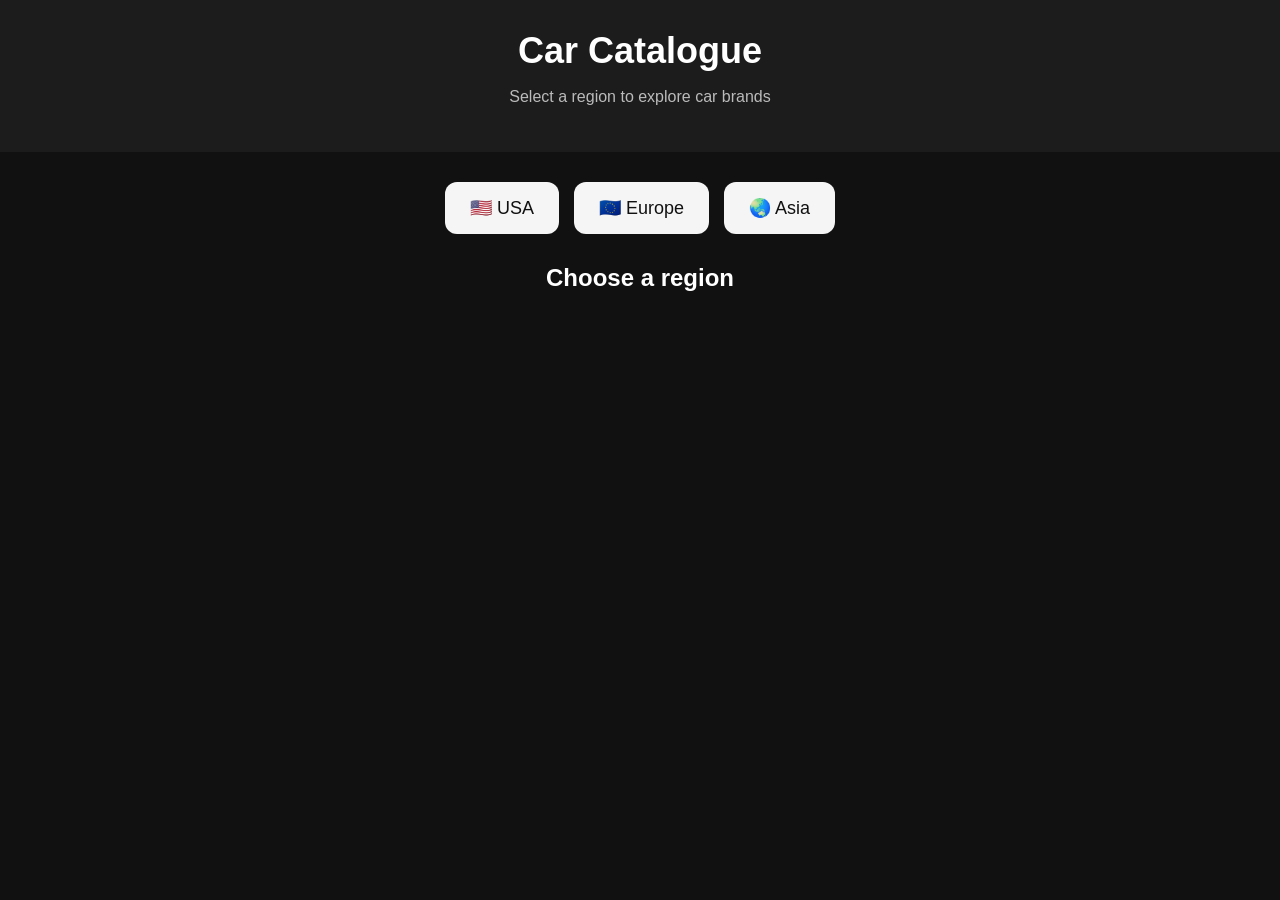
==== index.html @ 3df97d4c "Add files via upload" ====
<!DOCTYPE html>
<html lang="en">
<head>
  <meta charset="UTF-8" />
  <meta name="viewport" content="width=device-width, initial-scale=1.0" />
  <title>Car Catalogue</title>

  <!-- Favicon -->
    <link rel="icon" type="image/png" href="images/favicon.png">
    <link rel="shortcut icon" href="images/favicon.png">
  <link rel="stylesheet" href="style.css " />
</head>
<body>

  <header>
    <h1>Car Catalogue</h1>
    <p>Select a region to explore car brands</p>
  </header>

  <main>
    <section class="regions">
      <button onclick="showBrands('USA')">🇺🇸 USA</button>
      <button onclick="showBrands('Europe')">🇪🇺 Europe</button>
      <button onclick="showBrands('Asia')">🌏 Asia</button>
    </section>

    <section>
      <h2 id="section-title">Choose a region</h2>
      <div id="brands-container" class="grid"></div>
    </section>

    <section>
      <h2 id="cars-title"></h2>
      <div id="cars-container" class="grid"></div>
    </section>
  </main>

   <!-- Mustang Sound -->
<audio id="mustangSound" src="sounds/mustang.mp3"></audio>

<script src="script.js"></script>

</body>
</html>
---- style.css ----
* {
  box-sizing: border-box;
  font-family: Arial, sans-serif;
}

body {
  margin: 0;
  background: #111;
  color: white;
}

header {
  text-align: center;
  padding: 30px 15px;
  background: #1c1c1c;
}

header h1 {
  margin: 0;
  font-size: 36px;
}

header p {
  color: #bbb;
}

main {
  width: 90%;
  max-width: 1100px;
  margin: auto;
}

.regions {
  display: flex;
  justify-content: center;
  gap: 15px;
  margin: 30px 0;
  flex-wrap: wrap;
}

button {
  padding: 15px 25px;
  border: none;
  border-radius: 12px;
  background: #f5f5f5;
  color: #111;
  font-size: 18px;
  cursor: pointer;
  transition: 0.2s;
}

button:hover {
  transform: scale(1.05);
  background: #ddd;
}

h2 {
  margin-top: 30px;
  text-align: center;
}

.grid {
  display: grid;
  grid-template-columns: repeat(auto-fit, minmax(160px, 1fr));
  gap: 20px;
  margin: 25px 0;
}

.card {
  background: #1f1f1f;
  border-radius: 16px;
  padding: 20px;
  text-align: center;
  cursor: pointer;
  transition: 0.2s;
  border: 1px solid #333;
}

.card:hover {
  transform: translateY(-5px);
  border-color: white;
}

.logo {
  font-size: 45px;
  margin-bottom: 10px;
}

.car-card {
  background: #222;
  border-radius: 16px;
  overflow: hidden;
  border: 1px solid #333;
}

.car-image {
  position: relative;
  height: 250px;
  background: #111;
  display: flex;
  align-items: center;
  justify-content: center;
  overflow: hidden;
}

.car-image img {
  max-width: 95%;
  max-height: 95%;
  object-fit: contain;
  display: block;
}

.sound-indicator {
  position: absolute;
  bottom: 10px;
  right: 10px;
  background: rgba(0,0,0,0.75);
  color: white;
  padding: 6px 12px;
  border-radius: 20px;
  font-size: 12px;
  font-weight: bold;
  pointer-events: none;
}

.car-info {
  padding: 15px;
}

.car-info h3 {
  margin: 0 0 10px;
}

.car-info p {
  color: #bbb;
  margin: 5px 0;
}

.brand-logo {
  width: 80px;
  height: 80px;
  object-fit: contain;
  margin-bottom: 10px;
}
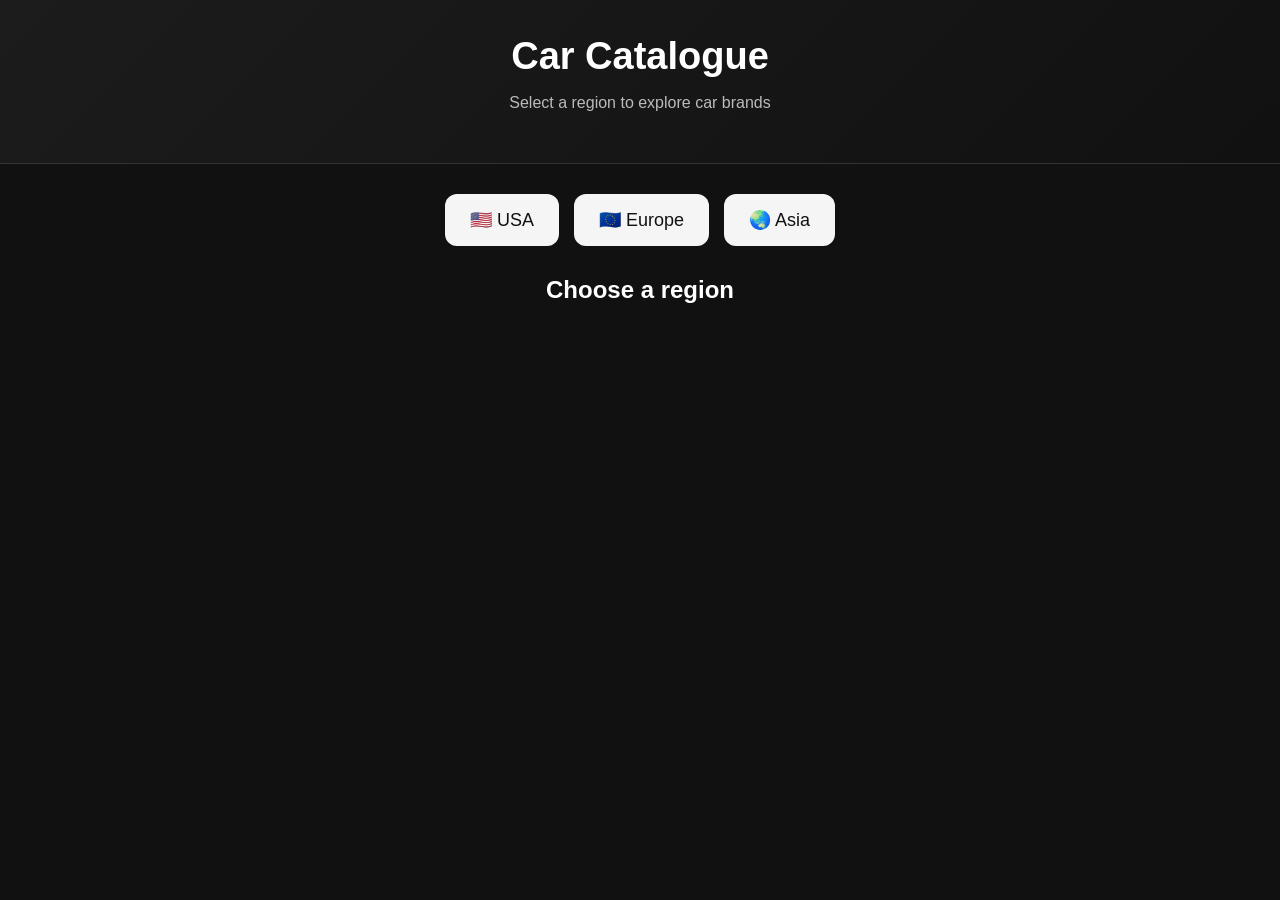
==== commit 0ad3d340: "update car cards" ====
--- a/index.html
+++ b/index.html
@@ -8,8 +8,29 @@
   <!-- Favicon -->
     <link rel="icon" type="image/png" href="images/favicon.png">
     <link rel="shortcut icon" href="images/favicon.png">
-  <link rel="stylesheet" href="style.css " />
+  <link rel="stylesheet" href="style.css "/>
 </head>
+<div id="carModal" class="modal">
+
+  <div class="modal-content">
+
+    <span class="close-modal">&times;</span>
+
+    <img id="modalImage">
+
+    <h2 id="modalName"></h2>
+
+    <p id="modalPower"></p>
+    <p id="modalSize"></p>
+    <p id="modalPrice"></p>
+
+    <button id="playSoundBtn">
+      Play Engine Sound
+    </button>
+
+  </div>
+
+</div>
 <body>
 
   <header>
@@ -37,6 +58,8 @@
 
    <!-- Mustang Sound -->
 <audio id="mustangSound" src="sounds/mustang.mp3"></audio>
+<audio id="blazerSound" src="sounds/blazer.mp3"></audio>
+
 
 <script src="script.js"></script>
 
--- a/style.css
+++ b/style.css
@@ -1,3 +1,7 @@
+html {
+  overflow-y: scroll;
+}
+
 * {
   box-sizing: border-box;
   font-family: Arial, sans-serif;
@@ -5,19 +9,21 @@
 
 body {
   margin: 0;
+  min-height: 100vh;
   background: #111;
   color: white;
 }
 
 header {
   text-align: center;
-  padding: 30px 15px;
-  background: #1c1c1c;
+  padding: 35px 15px;
+  background: linear-gradient(135deg, #1c1c1c, #111);
+  border-bottom: 1px solid #333;
 }
 
 header h1 {
   margin: 0;
-  font-size: 36px;
+  font-size: 38px;
 }
 
 header p {
@@ -46,56 +52,92 @@
   color: #111;
   font-size: 18px;
   cursor: pointer;
-  transition: 0.2s;
+  transition: 0.25s ease;
 }
 
 button:hover {
-  transform: scale(1.05);
+  transform: translateY(-3px);
   background: #ddd;
 }
 
 h2 {
-  margin-top: 30px;
+  margin-top: 28px;
   text-align: center;
 }
 
 .grid {
   display: grid;
-  grid-template-columns: repeat(auto-fit, minmax(160px, 1fr));
-  gap: 20px;
+  grid-template-columns: repeat(auto-fit, minmax(260px, 1fr));
+  gap: 18px;
   margin: 25px 0;
+  align-items: start;
+}
+
+.card,
+.car-card {
+  animation: fadeUp 0.35s ease forwards;
 }
 
 .card {
   background: #1f1f1f;
   border-radius: 16px;
-  padding: 20px;
+  padding: 22px;
   text-align: center;
   cursor: pointer;
-  transition: 0.2s;
+  transition: 0.25s ease;
   border: 1px solid #333;
 }
 
 .card:hover {
   transform: translateY(-5px);
   border-color: white;
-}
-
-.logo {
-  font-size: 45px;
+  box-shadow: 0 0 18px rgba(255,255,255,0.08);
+}
+
+.brand-logo {
+  width: 80px;
+  height: 80px;
+  object-fit: contain;
   margin-bottom: 10px;
 }
 
 .car-card {
+  position: relative;
   background: #222;
-  border-radius: 16px;
+  border-radius: 18px;
   overflow: hidden;
   border: 1px solid #333;
+  cursor: pointer;
+  transition: 0.3s ease;
+}
+
+.car-card:hover {
+  transform: translateY(-6px) scale(1.01);
+  border-color: #777;
+  box-shadow: 0 0 22px rgba(255,255,255,0.14);
+}
+
+.car-card::after {
+  content: "Click for engine sound";
+  position: absolute;
+  top: 12px;
+  right: 12px;
+  background: rgba(0,0,0,0.78);
+  color: white;
+  padding: 6px 10px;
+  border-radius: 12px;
+  font-size: 12px;
+  opacity: 0;
+  transition: 0.3s ease;
+  pointer-events: none;
+}
+
+.car-card:hover::after {
+  opacity: 1;
 }
 
 .car-image {
-  position: relative;
-  height: 250px;
+  height: 300px;
   background: #111;
   display: flex;
   align-items: center;
@@ -104,41 +146,157 @@
 }
 
 .car-image img {
-  max-width: 95%;
-  max-height: 95%;
+  max-width: 100%;
+  max-height: 100%;
+  width: auto;
+  height: auto;
+
   object-fit: contain;
+  object-position: center;
+
+  padding: 12px;
   display: block;
-}
-
-.sound-indicator {
+
+  opacity: 0;
+  transform: translateY(15px) scale(0.97);
+
+  transition:
+    opacity 0.8s ease,
+    transform 0.8s ease;
+}
+
+.car-image img.loaded {
+  opacity: 1;
+  transform: translateY(0) scale(1);
+}
+
+.car-image {
+  position: relative;
+  overflow: hidden;
+}
+
+.car-image::before {
+  content: "";
   position: absolute;
-  bottom: 10px;
-  right: 10px;
-  background: rgba(0,0,0,0.75);
-  color: white;
-  padding: 6px 12px;
+  inset: 0;
+
+  background: linear-gradient(
+    90deg,
+    transparent,
+    rgba(255,255,255,0.08),
+    transparent
+  );
+
+  transform: translateX(-100%);
+  animation: shimmer 1.5s infinite;
+}
+
+@keyframes shimmer {
+  100% {
+    transform: translateX(100%);
+  }
+}
+
+.car-info {
+  padding: 18px;
+}
+
+.car-info h3 {
+  margin: 0 0 12px;
+  font-size: 21px;
+}
+
+.car-info p {
+  color: #ddd;
+  margin: 8px 0;
+  font-size: 16px;
+}
+
+@keyframes fadeUp {
+  from {
+    opacity: 0;
+    transform: translateY(14px);
+  }
+
+  to {
+    opacity: 1;
+    transform: translateY(0);
+  }
+}
+
+@media (max-width: 768px) {
+  main {
+    width: 92%;
+  }
+
+  .grid {
+    grid-template-columns: 1fr;
+    gap: 16px;
+  }
+
+  .car-image {
+    height: 250px;
+  }
+
+  button {
+    width: 100%;
+    max-width: 220px;
+  }
+}
+
+.modal {
+  display: none;
+
+  position: fixed;
+  inset: 0;
+
+  background: rgba(0,0,0,0.85);
+
+  z-index: 9999;
+
+  justify-content: center;
+  align-items: center;
+}
+
+.modal-content {
+  background: #222;
+
+  width: 90%;
+  max-width: 900px;
+
   border-radius: 20px;
-  font-size: 12px;
-  font-weight: bold;
-  pointer-events: none;
-}
-
-.car-info {
-  padding: 15px;
-}
-
-.car-info h3 {
-  margin: 0 0 10px;
-}
-
-.car-info p {
-  color: #bbb;
-  margin: 5px 0;
-}
-
-.brand-logo {
-  width: 80px;
-  height: 80px;
+
+  padding: 20px;
+
+  text-align: center;
+
+  animation: zoomIn 0.3s ease;
+}
+
+.modal-content img {
+  width: 100%;
+  max-height: 500px;
+
   object-fit: contain;
-  margin-bottom: 10px;
-}+}
+
+.close-modal {
+  float: right;
+
+  font-size: 35px;
+
+  cursor: pointer;
+}
+
+@keyframes zoomIn {
+  from {
+    opacity: 0;
+    transform: scale(.8);
+  }
+
+  to {
+    opacity: 1;
+    transform: scale(1);
+  }
+}
+
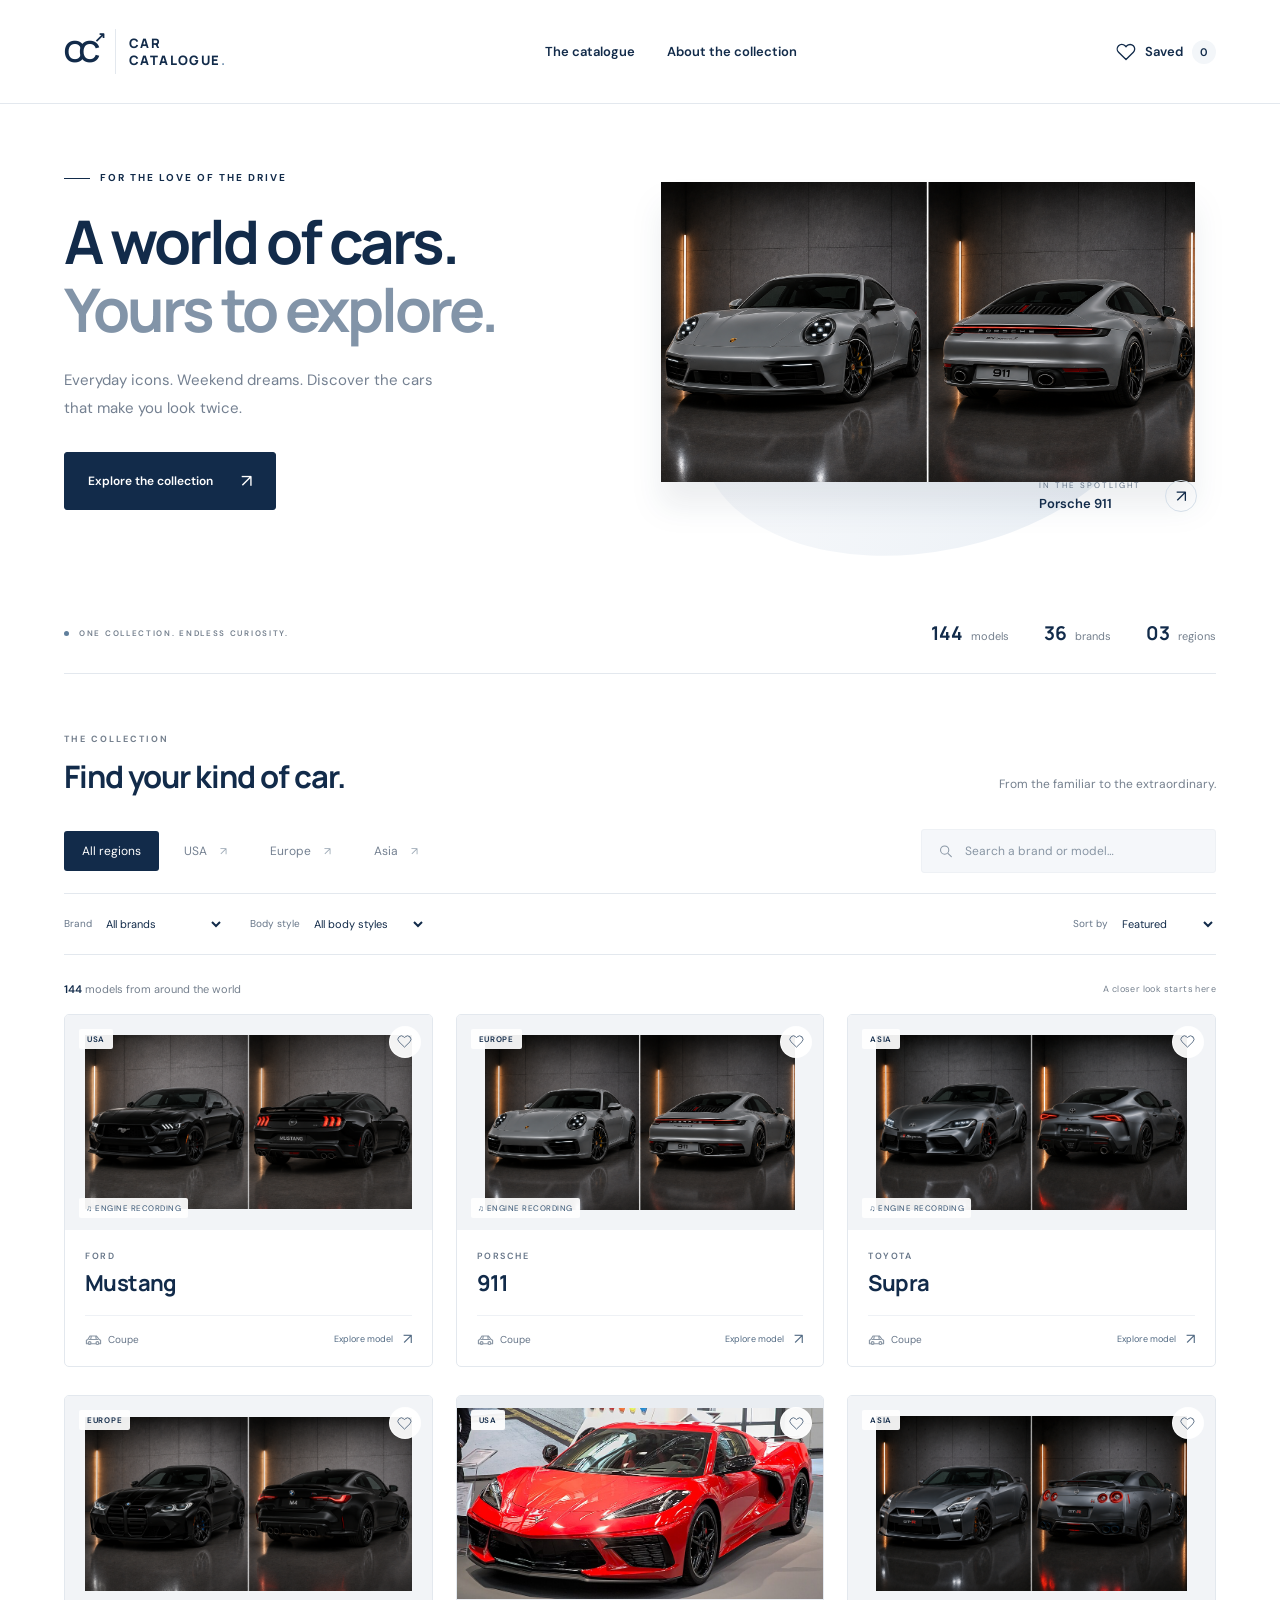
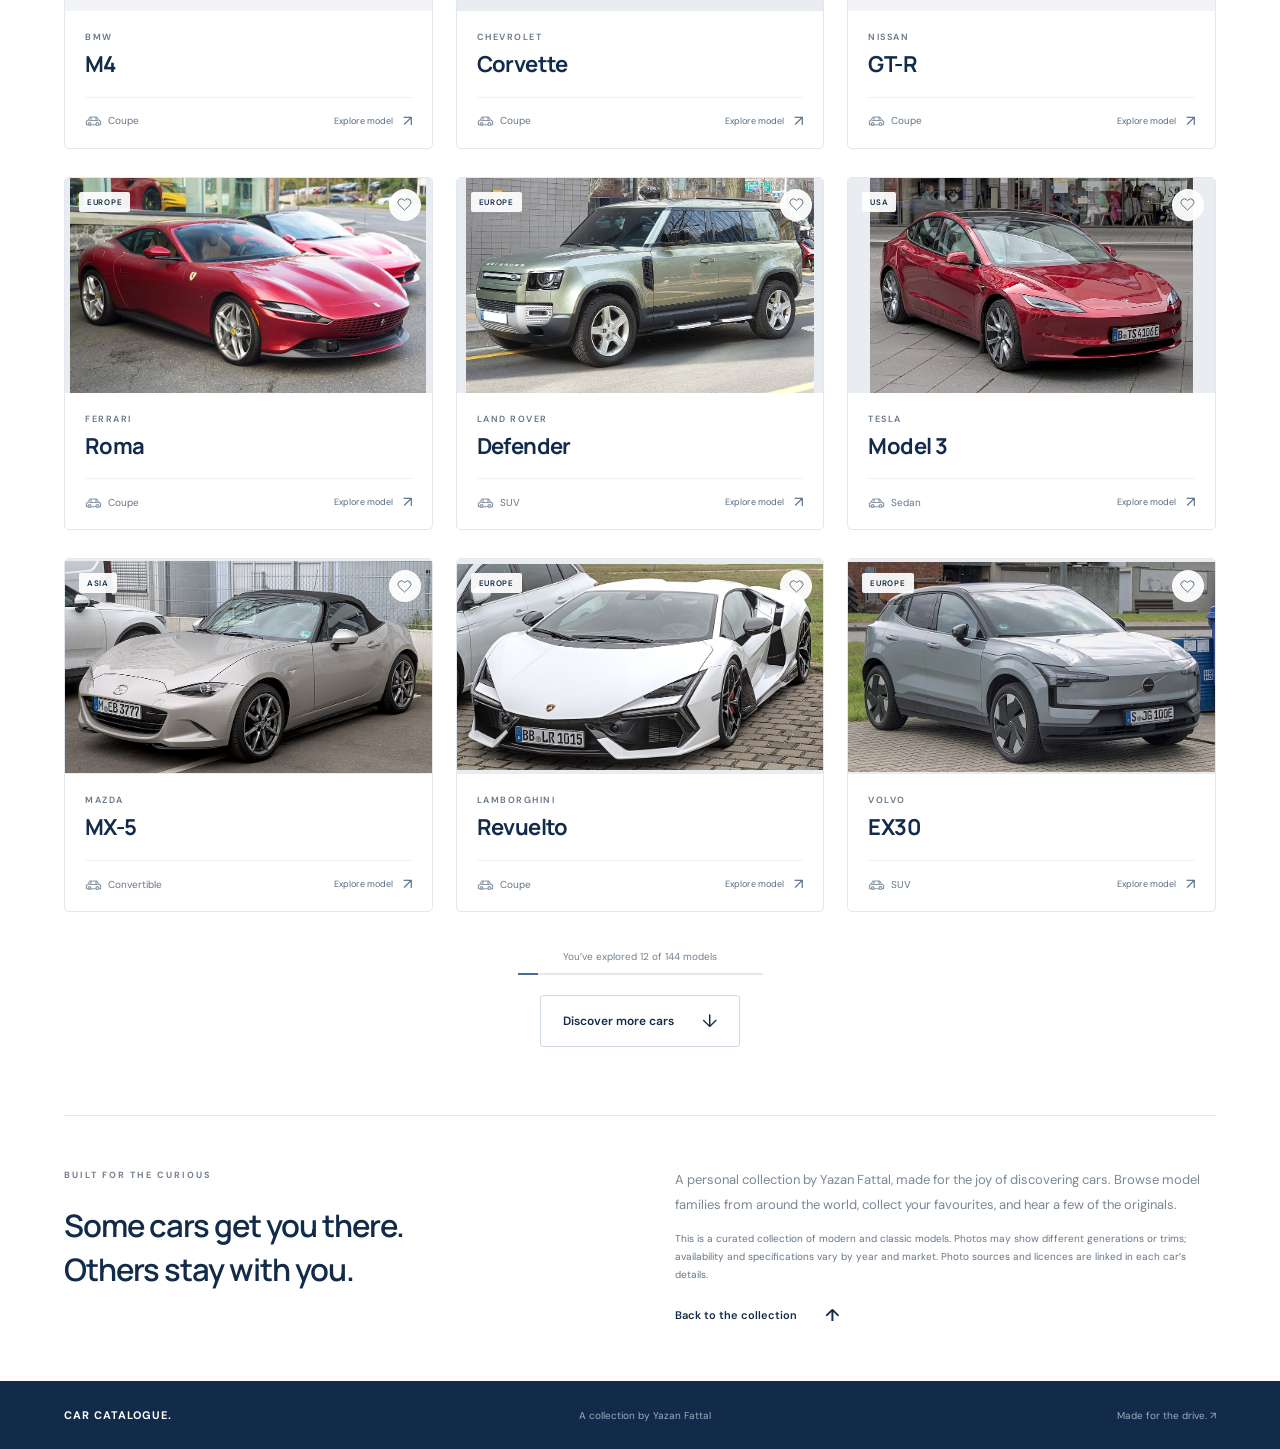
==== commit a3c34fd1: "Restyle catalogue in white and navy and expand to 144 models" ====
--- a/index.html
+++ b/index.html
@@ -1,67 +1,263 @@
-<!DOCTYPE html>
-<html lang="en">
-<head>
-  <meta charset="UTF-8" />
-  <meta name="viewport" content="width=device-width, initial-scale=1.0" />
-  <title>Car Catalogue</title>
-
-  <!-- Favicon -->
-    <link rel="icon" type="image/png" href="images/favicon.png">
-    <link rel="shortcut icon" href="images/favicon.png">
-  <link rel="stylesheet" href="style.css "/>
-</head>
-<div id="carModal" class="modal">
-
-  <div class="modal-content">
-
-    <span class="close-modal">&times;</span>
-
-    <img id="modalImage">
-
-    <h2 id="modalName"></h2>
-
-    <p id="modalPower"></p>
-    <p id="modalSize"></p>
-    <p id="modalPrice"></p>
-
-    <button id="playSoundBtn">
-      Play Engine Sound
-    </button>
-
-  </div>
-
-</div>
-<body>
-
-  <header>
-    <h1>Car Catalogue</h1>
-    <p>Select a region to explore car brands</p>
-  </header>
-
-  <main>
-    <section class="regions">
-      <button onclick="showBrands('USA')">🇺🇸 USA</button>
-      <button onclick="showBrands('Europe')">🇪🇺 Europe</button>
-      <button onclick="showBrands('Asia')">🌏 Asia</button>
-    </section>
-
-    <section>
-      <h2 id="section-title">Choose a region</h2>
-      <div id="brands-container" class="grid"></div>
-    </section>
-
-    <section>
-      <h2 id="cars-title"></h2>
-      <div id="cars-container" class="grid"></div>
-    </section>
-  </main>
-
-   <!-- Mustang Sound -->
-<audio id="mustangSound" src="sounds/mustang.mp3"></audio>
-<audio id="blazerSound" src="sounds/blazer.mp3"></audio>
-
-
-<script src="script.js"></script>
-
-</body>
-</html>+<!doctype html>
+<html lang="en">
+  <head>
+    <meta charset="utf-8" />
+    <meta name="viewport" content="width=device-width, initial-scale=1" />
+    <meta name="theme-color" content="#122b4a" />
+    <meta
+      name="description"
+      content="A world of cars, in one collection. Explore 144 models from 36 brands, save your favourites and discover the details."
+    />
+    <title>Car Catalogue — A world of cars.</title>
+    <link rel="icon" href="images/favicon.png" />
+    <link rel="stylesheet" href="style.css" />
+    <script src="data.js" defer></script>
+    <script src="script.js" defer></script>
+  </head>
+  <body>
+    <a class="skip-link" href="#catalogue">Skip to catalogue</a>
+    <header class="site-header">
+      <a class="wordmark" href="#" aria-label="Car Catalogue home"
+        ><span class="monogram">CC<span>↗</span></span
+        ><span>CAR<br />CATALOGUE<span class="wordmark-dot">.</span></span></a
+      >
+      <nav aria-label="Main navigation">
+        <a class="nav-link" href="#catalogue">The catalogue</a
+        ><a class="nav-link" href="#about">About the collection</a>
+      </nav>
+      <button class="saved-button" id="saved-toggle" aria-pressed="false">
+        <svg viewBox="0 0 24 24" aria-hidden="true">
+          <path
+            d="M20.8 4.6a5.5 5.5 0 0 0-7.8 0L12 5.7l-1.1-1.1a5.5 5.5 0 0 0-7.8 7.8L12 21l8.8-8.6a5.5 5.5 0 0 0 0-7.8Z"
+          /></svg
+        ><span>Saved</span><span id="saved-count" class="saved-count">0</span>
+      </button>
+    </header>
+    <main>
+      <section class="hero" aria-labelledby="hero-title">
+        <div class="hero-copy">
+          <p class="eyebrow">
+            <span class="tiny-line"></span> FOR THE LOVE OF THE DRIVE
+          </p>
+          <h1 id="hero-title">
+            A world of cars.<br /><span>Yours to explore.</span>
+          </h1>
+          <p class="hero-description">
+            Everyday icons. Weekend dreams. Discover the cars<br
+              class="desktop-break"
+            />
+            that make you look twice.
+          </p>
+          <a class="primary-button" href="#catalogue"
+            >Explore the collection <span aria-hidden="true">↗</span></a
+          >
+        </div>
+        <div class="hero-visual">
+          <div class="hero-orbit" aria-hidden="true"></div>
+          <span class="hero-outline" aria-hidden="true">911</span
+          ><img
+            src="images/cars/porsche911.png"
+            alt="Porsche 911 Carrera S"
+            fetchpriority="high"
+          />
+          <div class="hero-caption">
+            <span>IN THE SPOTLIGHT</span><strong>Porsche 911</strong
+            ><a
+              href="#catalogue"
+              id="spotlight-link"
+              aria-label="View Porsche 911 details"
+              >↗</a
+            >
+          </div>
+        </div>
+        <div class="hero-bottom">
+          <p>
+            <span class="status-dot"></span> ONE COLLECTION. ENDLESS CURIOSITY.
+          </p>
+          <div class="collection-stats">
+            <span><strong id="model-count">144</strong> models</span
+            ><span><strong id="brand-count">36</strong> brands</span
+            ><span><strong>03</strong> regions</span>
+          </div>
+        </div>
+      </section>
+      <section
+        class="catalogue"
+        id="catalogue"
+        aria-labelledby="catalogue-title"
+      >
+        <div class="section-heading">
+          <div>
+            <p class="eyebrow">THE COLLECTION</p>
+            <h2 id="catalogue-title">Find your kind of car.</h2>
+          </div>
+          <p>From the familiar to the extraordinary.</p>
+        </div>
+        <div class="discovery-bar">
+          <div class="region-tabs" role="group" aria-label="Filter by region">
+            <button
+              class="region-tab active"
+              data-region="all"
+              aria-pressed="true"
+            >
+              All regions</button
+            ><button class="region-tab" data-region="USA" aria-pressed="false">
+              USA <span>↗</span></button
+            ><button
+              class="region-tab"
+              data-region="Europe"
+              aria-pressed="false"
+            >
+              Europe <span>↗</span></button
+            ><button class="region-tab" data-region="Asia" aria-pressed="false">
+              Asia <span>↗</span>
+            </button>
+          </div>
+          <label class="search-box"
+            ><svg viewBox="0 0 24 24" aria-hidden="true">
+              <circle cx="10.5" cy="10.5" r="6.5" />
+              <path d="m16 16 5 5" /></svg
+            ><input
+              id="search"
+              type="search"
+              placeholder="Search a brand or model…"
+              aria-label="Search a brand or model"
+          /></label>
+        </div>
+        <div class="filter-row">
+          <div class="filter-fields">
+            <label
+              ><span>Brand</span
+              ><select id="brand-filter" aria-label="Filter by brand">
+                <option value="all">All brands</option>
+              </select></label
+            ><label
+              ><span>Body style</span
+              ><select id="body-filter" aria-label="Filter by body style">
+                <option value="all">All body styles</option>
+              </select></label
+            ><button id="reset-filters" class="text-button" hidden>
+              Clear filters <span aria-hidden="true">×</span>
+            </button>
+          </div>
+          <label class="sort-label"
+            ><span>Sort by</span
+            ><select id="sort" aria-label="Sort cars">
+              <option value="featured">Featured</option>
+              <option value="az">Brand: A–Z</option>
+              <option value="za">Brand: Z–A</option>
+              <option value="model">Model: A–Z</option>
+            </select></label
+          >
+        </div>
+        <div class="results-line">
+          <p id="results-count" role="status" aria-live="polite"></p>
+          <span id="view-label">A closer look starts here</span>
+        </div>
+        <div id="cars-container" class="car-grid"></div>
+        <div id="empty-state" class="empty-state" hidden>
+          <span aria-hidden="true">↗</span>
+          <h3>No cars found. Keep exploring.</h3>
+          <p>Try another model, brand or body style.</p>
+          <button class="primary-button" id="empty-reset">
+            Reset your filters
+          </button>
+        </div>
+        <div class="load-more-wrap">
+          <p id="progress-text"></p>
+          <div class="progress-track"><span id="progress-fill"></span></div>
+          <button id="load-more" class="outline-button">
+            Discover more cars <span aria-hidden="true">↓</span>
+          </button>
+        </div>
+      </section>
+      <section class="about" id="about">
+        <div>
+          <p class="eyebrow">BUILT FOR THE CURIOUS</p>
+          <h2>Some cars get you there.<br />Others stay with you.</h2>
+        </div>
+        <div>
+          <p>
+            A personal collection by Yazan Fattal, made for the joy of
+            discovering cars. Browse model families from around the world,
+            collect your favourites, and hear a few of the originals.
+          </p>
+          <p class="small-print">
+            This is a curated collection of modern and classic models. Photos
+            may show different generations or trims; availability and
+            specifications vary by year and market. Photo sources and licences
+            are linked in each car’s details.
+          </p>
+          <a href="#catalogue" class="about-link"
+            >Back to the collection <span aria-hidden="true">↑</span></a
+          >
+        </div>
+      </section>
+    </main>
+    <footer>
+      <a class="footer-brand" href="#">CAR CATALOGUE.</a
+      ><span>A collection by Yazan Fattal</span
+      ><span>Made for the drive. ↗</span>
+    </footer>
+    <dialog id="car-modal" aria-labelledby="modal-name">
+      <button
+        class="modal-close icon-button"
+        id="close-modal"
+        aria-label="Close car details"
+      >
+        ×
+      </button>
+      <div class="modal-photo">
+        <img id="modal-image" alt="" /><button
+          id="photo-prev"
+          class="gallery-button prev"
+          aria-label="Previous car photo"
+          hidden
+        >
+          ‹</button
+        ><button
+          id="photo-next"
+          class="gallery-button next"
+          aria-label="Next car photo"
+          hidden
+        >
+          ›</button
+        ><span id="photo-count" hidden></span>
+      </div>
+      <div class="modal-details">
+        <p id="modal-brand" class="eyebrow"></p>
+        <h2 id="modal-name"></h2>
+        <div id="modal-tags" class="modal-tags"></div>
+        <p class="modal-description">
+          Get to know the model, its history and the details that make it
+          distinctive.
+        </p>
+        <div class="modal-actions">
+          <button id="modal-save" class="outline-button"></button
+          ><button id="play-sound" class="primary-button" hidden>
+            Play engine sound <span aria-hidden="true">♫</span>
+          </button>
+        </div>
+        <p id="audio-status" class="small-print" role="status"></p>
+        <a
+          id="model-source"
+          class="source-link"
+          target="_blank"
+          rel="noopener noreferrer"
+          >Explore the model on Wikipedia ↗</a
+        >
+        <p class="small-print model-note">
+          Model family reference. Photo, engine and trim may differ. Recordings
+          are from the original collection.
+        </p>
+        <div id="photo-credit" class="photo-credit"></div>
+      </div>
+    </dialog>
+    <div id="toast" class="toast" role="status" aria-live="polite"></div>
+    <noscript
+      ><p class="noscript">
+        Please enable JavaScript to browse the car collection.
+      </p></noscript
+    >
+  </body>
+</html>
--- a/style.css
+++ b/style.css
@@ -1,302 +1,1481 @@
-html {
-  overflow-y: scroll;
-}
-
-* {
-  box-sizing: border-box;
-  font-family: Arial, sans-serif;
-}
-
-body {
-  margin: 0;
-  min-height: 100vh;
-  background: #111;
-  color: white;
-}
-
-header {
-  text-align: center;
-  padding: 35px 15px;
-  background: linear-gradient(135deg, #1c1c1c, #111);
-  border-bottom: 1px solid #333;
-}
-
-header h1 {
-  margin: 0;
-  font-size: 38px;
-}
-
-header p {
-  color: #bbb;
-}
-
-main {
-  width: 90%;
-  max-width: 1100px;
-  margin: auto;
-}
-
-.regions {
-  display: flex;
-  justify-content: center;
-  gap: 15px;
-  margin: 30px 0;
-  flex-wrap: wrap;
-}
-
-button {
-  padding: 15px 25px;
-  border: none;
-  border-radius: 12px;
-  background: #f5f5f5;
-  color: #111;
-  font-size: 18px;
-  cursor: pointer;
-  transition: 0.25s ease;
-}
-
-button:hover {
-  transform: translateY(-3px);
-  background: #ddd;
-}
-
-h2 {
-  margin-top: 28px;
-  text-align: center;
-}
-
-.grid {
-  display: grid;
-  grid-template-columns: repeat(auto-fit, minmax(260px, 1fr));
-  gap: 18px;
-  margin: 25px 0;
-  align-items: start;
-}
-
-.card,
-.car-card {
-  animation: fadeUp 0.35s ease forwards;
-}
-
-.card {
-  background: #1f1f1f;
-  border-radius: 16px;
-  padding: 22px;
-  text-align: center;
-  cursor: pointer;
-  transition: 0.25s ease;
-  border: 1px solid #333;
-}
-
-.card:hover {
-  transform: translateY(-5px);
-  border-color: white;
-  box-shadow: 0 0 18px rgba(255,255,255,0.08);
-}
-
-.brand-logo {
-  width: 80px;
-  height: 80px;
-  object-fit: contain;
-  margin-bottom: 10px;
-}
-
-.car-card {
-  position: relative;
-  background: #222;
-  border-radius: 18px;
-  overflow: hidden;
-  border: 1px solid #333;
-  cursor: pointer;
-  transition: 0.3s ease;
-}
-
-.car-card:hover {
-  transform: translateY(-6px) scale(1.01);
-  border-color: #777;
-  box-shadow: 0 0 22px rgba(255,255,255,0.14);
-}
-
-.car-card::after {
-  content: "Click for engine sound";
-  position: absolute;
-  top: 12px;
-  right: 12px;
-  background: rgba(0,0,0,0.78);
-  color: white;
-  padding: 6px 10px;
-  border-radius: 12px;
-  font-size: 12px;
-  opacity: 0;
-  transition: 0.3s ease;
-  pointer-events: none;
-}
-
-.car-card:hover::after {
-  opacity: 1;
-}
-
-.car-image {
-  height: 300px;
-  background: #111;
-  display: flex;
-  align-items: center;
-  justify-content: center;
-  overflow: hidden;
-}
-
-.car-image img {
-  max-width: 100%;
-  max-height: 100%;
-  width: auto;
-  height: auto;
-
-  object-fit: contain;
-  object-position: center;
-
-  padding: 12px;
-  display: block;
-
-  opacity: 0;
-  transform: translateY(15px) scale(0.97);
-
-  transition:
-    opacity 0.8s ease,
-    transform 0.8s ease;
-}
-
-.car-image img.loaded {
-  opacity: 1;
-  transform: translateY(0) scale(1);
-}
-
-.car-image {
-  position: relative;
-  overflow: hidden;
-}
-
-.car-image::before {
-  content: "";
-  position: absolute;
-  inset: 0;
-
-  background: linear-gradient(
-    90deg,
-    transparent,
-    rgba(255,255,255,0.08),
-    transparent
-  );
-
-  transform: translateX(-100%);
-  animation: shimmer 1.5s infinite;
-}
-
-@keyframes shimmer {
-  100% {
-    transform: translateX(100%);
-  }
-}
-
-.car-info {
-  padding: 18px;
-}
-
-.car-info h3 {
-  margin: 0 0 12px;
-  font-size: 21px;
-}
-
-.car-info p {
-  color: #ddd;
-  margin: 8px 0;
-  font-size: 16px;
-}
-
-@keyframes fadeUp {
-  from {
-    opacity: 0;
-    transform: translateY(14px);
-  }
-
-  to {
-    opacity: 1;
-    transform: translateY(0);
-  }
-}
-
-@media (max-width: 768px) {
-  main {
-    width: 92%;
-  }
-
-  .grid {
-    grid-template-columns: 1fr;
-    gap: 16px;
-  }
-
-  .car-image {
-    height: 250px;
-  }
-
-  button {
-    width: 100%;
-    max-width: 220px;
-  }
-}
-
-.modal {
-  display: none;
-
-  position: fixed;
-  inset: 0;
-
-  background: rgba(0,0,0,0.85);
-
-  z-index: 9999;
-
-  justify-content: center;
-  align-items: center;
-}
-
-.modal-content {
-  background: #222;
-
-  width: 90%;
-  max-width: 900px;
-
-  border-radius: 20px;
-
-  padding: 20px;
-
-  text-align: center;
-
-  animation: zoomIn 0.3s ease;
-}
-
-.modal-content img {
-  width: 100%;
-  max-height: 500px;
-
-  object-fit: contain;
-}
-
-.close-modal {
-  float: right;
-
-  font-size: 35px;
-
-  cursor: pointer;
-}
-
-@keyframes zoomIn {
-  from {
-    opacity: 0;
-    transform: scale(.8);
-  }
-
-  to {
-    opacity: 1;
-    transform: scale(1);
-  }
-}
-
+@import url("https://fonts.googleapis.com/css2?family=DM+Sans:wght@400;500;600;700&family=Manrope:wght@400;500;600;700;800&display=swap");
+:root {
+  --navy: #122b4a;
+  --blue: #486684;
+  --muted: #75808e;
+  --line: #e3e8ee;
+  --pale: #f3f6f9;
+  --font: "DM Sans", Arial, sans-serif;
+  --display: "Manrope", Arial, sans-serif;
+}
+* {
+  box-sizing: border-box;
+}
+html {
+  scroll-behavior: smooth;
+  scroll-padding-top: 28px;
+}
+body {
+  margin: 0;
+  color: var(--navy);
+  background: #fff;
+  font-family: var(--font);
+  font-size: 15px;
+  -webkit-font-smoothing: antialiased;
+}
+button,
+input,
+select {
+  font: inherit;
+}
+button,
+a,
+input,
+select {
+  -webkit-tap-highlight-color: transparent;
+}
+button,
+a {
+  touch-action: manipulation;
+}
+button {
+  cursor: pointer;
+  color: inherit;
+  border: 0;
+}
+a {
+  color: inherit;
+  text-decoration: none;
+}
+button:focus-visible,
+a:focus-visible,
+input:focus-visible,
+select:focus-visible {
+  outline: 3px solid #649bc5;
+  outline-offset: 5px;
+}
+svg {
+  width: 20px;
+  height: 20px;
+  stroke: currentColor;
+  fill: none;
+  stroke-width: 1.6;
+  stroke-linecap: round;
+  stroke-linejoin: round;
+}
+button:disabled {
+  cursor: default;
+}
+[hidden] {
+  display: none !important;
+}
+.site-header,
+main,
+footer {
+  max-width: 1440px;
+  margin: auto;
+}
+.site-header {
+  height: 104px;
+  padding: 0 64px;
+  display: flex;
+  align-items: center;
+  justify-content: space-between;
+  border-bottom: 1px solid var(--line);
+  gap: 24px;
+}
+.wordmark {
+  display: flex;
+  align-items: center;
+  gap: 13px;
+  font: 800 13px/1.25 var(--display);
+  letter-spacing: 1.4px;
+}
+.monogram {
+  position: relative;
+  font: 700 29px/1 var(--display);
+  letter-spacing: -6px;
+  border-right: 1px solid var(--line);
+  padding: 8px 21px 8px 0;
+}
+.monogram > span {
+  position: absolute;
+  top: 1px;
+  right: 9px;
+  font-size: 14px;
+  letter-spacing: 0;
+}
+.wordmark-dot {
+  color: #7e9ab5;
+}
+.site-header nav {
+  display: flex;
+  gap: 32px;
+  font-size: 13px;
+  font-weight: 600;
+}
+.nav-link {
+  padding: 10px 0;
+}
+.nav-link:hover {
+  color: var(--blue);
+}
+.saved-button {
+  display: flex;
+  gap: 9px;
+  align-items: center;
+  padding: 10px 0;
+  background: none;
+  font-size: 13px;
+  font-weight: 600;
+}
+.saved-button[aria-pressed="true"] {
+  color: #396a96;
+}
+.saved-count {
+  display: grid;
+  place-items: center;
+  min-width: 24px;
+  height: 24px;
+  border-radius: 50%;
+  background: var(--pale);
+  font-size: 11px;
+}
+.saved-button[aria-pressed="true"] .saved-count {
+  background: var(--navy);
+  color: #fff;
+}
+.hero {
+  padding: 66px 64px 0;
+  position: relative;
+  display: grid;
+  grid-template-columns: 1fr 1fr;
+  isolation: isolate;
+}
+.hero-copy {
+  z-index: 1;
+}
+.eyebrow {
+  font-size: 10px;
+  font-weight: 700;
+  letter-spacing: 2px;
+  line-height: 1.6;
+  margin: 0 0 22px;
+  display: flex;
+  align-items: center;
+  gap: 10px;
+}
+.tiny-line {
+  width: 26px;
+  height: 1px;
+  background: var(--navy);
+}
+h1,
+h2,
+h3,
+p {
+  margin-top: 0;
+}
+h1 {
+  font: 700 clamp(40px, 4.7vw, 67px)/1.13 var(--display);
+  letter-spacing: -3px;
+  margin-bottom: 23px;
+}
+h1 > span {
+  color: #8294a8;
+}
+.hero-description {
+  color: #748091;
+  font-size: 15px;
+  line-height: 1.85;
+  margin-bottom: 30px;
+}
+.primary-button,
+.outline-button {
+  display: inline-flex;
+  align-items: center;
+  justify-content: center;
+  gap: 28px;
+  padding: 16px 23px;
+  background: var(--navy);
+  color: #fff;
+  font-size: 12px;
+  font-weight: 600;
+  border: 1px solid var(--navy);
+  border-radius: 3px;
+  transition:
+    background 0.2s,
+    transform 0.2s;
+}
+.primary-button:hover {
+  background: #254b72;
+  transform: translateY(-2px);
+}
+.primary-button > span,
+.outline-button > span {
+  font-size: 18px;
+  font-weight: 400;
+}
+.hero-visual {
+  position: relative;
+  min-width: 0;
+  display: flex;
+  flex-direction: column;
+  justify-content: center;
+  margin: -5px -18px 0 -16px;
+  padding-bottom: 30px;
+}
+.hero-orbit {
+  position: absolute;
+  width: 90%;
+  aspect-ratio: 1.6;
+  border-radius: 50%;
+  background: linear-gradient(120deg, #f9fafc, #e9eff5);
+  right: 0;
+  top: 25%;
+  z-index: -1;
+  transform: rotate(-12deg);
+}
+.hero-outline {
+  position: absolute;
+  font: 800 clamp(100px, 15vw, 210px)/1 var(--display);
+  letter-spacing: -15px;
+  color: transparent;
+  -webkit-text-stroke: 1px #dce4ed;
+  z-index: -1;
+  right: 4%;
+  top: 0;
+  opacity: 0.8;
+}
+.hero-visual > img {
+  width: 112%;
+  max-width: none;
+  object-fit: contain;
+  margin: 12px -5% 0 -7%;
+  height: 300px;
+  filter: drop-shadow(0 24px 15px #132a4314);
+}
+.hero-caption {
+  display: grid;
+  grid-template-columns: auto 36px;
+  column-gap: 24px;
+  align-self: flex-end;
+  margin-right: 15px;
+  margin-top: -2px;
+  z-index: 1;
+}
+.hero-caption > span {
+  font-size: 8px;
+  letter-spacing: 2px;
+  color: var(--muted);
+  margin-bottom: 5px;
+}
+.hero-caption > strong {
+  font-size: 13px;
+  grid-column: 1;
+  font-weight: 600;
+}
+.hero-caption > a {
+  grid-column: 2;
+  grid-row: 1/3;
+  border: 1px solid #d5dfe9;
+  display: grid;
+  place-items: center;
+  border-radius: 50%;
+  width: 32px;
+  height: 32px;
+  font-size: 17px;
+}
+.hero-caption > a:hover {
+  background: var(--navy);
+  color: white;
+}
+.hero-bottom {
+  display: flex;
+  grid-column: 1/-1;
+  align-items: center;
+  justify-content: space-between;
+  margin-top: 55px;
+  padding: 23px 0 27px;
+  border-bottom: 1px solid var(--line);
+  gap: 20px;
+}
+.hero-bottom > p {
+  margin: 0;
+  display: flex;
+  align-items: center;
+  gap: 10px;
+  font-size: 8px;
+  letter-spacing: 1.7px;
+  color: var(--muted);
+  font-weight: 600;
+}
+.status-dot {
+  width: 5px;
+  height: 5px;
+  border-radius: 50%;
+  background: #607f9c;
+}
+.collection-stats {
+  display: flex;
+  gap: 35px;
+  color: var(--muted);
+  font-size: 11px;
+}
+.collection-stats > span {
+  display: flex;
+  align-items: baseline;
+  gap: 8px;
+}
+.collection-stats strong {
+  font: 700 19px var(--display);
+  color: var(--navy);
+}
+.catalogue {
+  padding: 58px 64px 68px;
+  scroll-margin-top: 15px;
+}
+.section-heading {
+  display: flex;
+  align-items: flex-end;
+  justify-content: space-between;
+  gap: 20px;
+  margin-bottom: 32px;
+}
+.section-heading .eyebrow {
+  margin-bottom: 10px;
+  color: var(--muted);
+  font-size: 9px;
+}
+.section-heading h2 {
+  font: 700 31px/1.3 var(--display);
+  letter-spacing: -1px;
+  margin: 0;
+}
+.section-heading > p {
+  font-size: 12px;
+  color: var(--muted);
+  margin: 0 0 5px;
+}
+.discovery-bar {
+  display: flex;
+  align-items: center;
+  justify-content: space-between;
+  gap: 25px;
+  padding-bottom: 20px;
+  border-bottom: 1px solid var(--line);
+}
+.region-tabs {
+  display: flex;
+  gap: 7px;
+}
+.region-tab {
+  background: none;
+  padding: 11px 17px;
+  border: 1px solid transparent;
+  border-radius: 3px;
+  font-size: 12px;
+  color: #748091;
+  white-space: nowrap;
+}
+.region-tab.active {
+  background: var(--navy);
+  color: #fff;
+}
+.region-tab:not(.active):hover {
+  background: var(--pale);
+  color: var(--navy);
+}
+.region-tab > span {
+  margin-left: 10px;
+  font-size: 11px;
+  color: #9ba8b5;
+}
+.search-box {
+  display: flex;
+  align-items: center;
+  gap: 12px;
+  background: #f5f7fa;
+  min-width: 295px;
+  padding: 0 16px;
+  border: 1px solid #eef1f5;
+  border-radius: 3px;
+  color: #8996a4;
+}
+.search-box > svg {
+  width: 17px;
+}
+.search-box input {
+  width: 100%;
+  border: 0;
+  padding: 13px 0;
+  background: none;
+  font-size: 12px;
+  color: var(--navy);
+  outline-offset: 2px;
+}
+.search-box input::placeholder {
+  color: #8996a4;
+}
+.filter-row {
+  display: flex;
+  align-items: center;
+  justify-content: space-between;
+  padding: 16px 0;
+  border-bottom: 1px solid var(--line);
+  gap: 15px;
+}
+.filter-fields {
+  display: flex;
+  align-items: center;
+  gap: 26px;
+}
+.filter-fields label,
+.sort-label {
+  display: flex;
+  align-items: center;
+  gap: 10px;
+}
+.filter-fields label > span,
+.sort-label > span {
+  font-size: 10px;
+  color: #9aa4af;
+}
+.filter-row select {
+  border: 0;
+  max-width: 190px;
+  background-color: transparent;
+  color: var(--navy);
+  font-size: 11px;
+  padding: 6px 22px 6px 0;
+  cursor: pointer;
+}
+.text-button {
+  padding: 4px 0;
+  background: none;
+  font-size: 10px;
+  color: var(--blue);
+  white-space: nowrap;
+}
+.text-button > span {
+  font-size: 16px;
+  margin-left: 6px;
+}
+.results-line {
+  display: flex;
+  align-items: center;
+  justify-content: space-between;
+  margin: 27px 0 18px;
+  font-size: 11px;
+  color: var(--muted);
+}
+.results-line p {
+  margin: 0;
+}
+.results-line p strong {
+  color: var(--navy);
+  font-weight: 600;
+}
+.results-line > span {
+  font-size: 9px;
+  letter-spacing: 0.4px;
+}
+.car-grid {
+  display: grid;
+  grid-template-columns: repeat(3, minmax(0, 1fr));
+  gap: 28px 23px;
+}
+.car-card {
+  border: 1px solid var(--line);
+  border-radius: 5px;
+  overflow: hidden;
+  background: #fff;
+  position: relative;
+  transition:
+    box-shadow 0.2s,
+    transform 0.2s,
+    border-color 0.2s;
+  min-width: 0;
+}
+.car-card:hover {
+  transform: translateY(-4px);
+  border-color: #c4d0dd;
+  box-shadow: 0 12px 28px #122b4a0b;
+}
+.card-open {
+  border: 0;
+  padding: 0;
+  background: none;
+  display: block;
+  width: 100%;
+  text-align: left;
+}
+.car-image {
+  height: 215px;
+  position: relative;
+  overflow: hidden;
+  display: flex;
+  align-items: center;
+  justify-content: center;
+  background: #f2f4f7;
+}
+.car-image img {
+  width: 100%;
+  height: 100%;
+  object-fit: contain;
+  padding: 20px;
+  transition: transform 0.35s;
+}
+.car-card:hover .car-image img {
+  transform: scale(1.04);
+}
+.car-image.photo img {
+  padding: 0;
+  object-fit: contain;
+  background: #e9edf2;
+}
+.card-region {
+  position: absolute;
+  left: 14px;
+  top: 14px;
+  background: #ffffffed;
+  padding: 5px 8px;
+  font-size: 8px;
+  font-weight: 600;
+  letter-spacing: 0.7px;
+  border-radius: 2px;
+  z-index: 1;
+}
+.save-car {
+  position: absolute;
+  top: 11px;
+  right: 11px;
+  width: 32px;
+  height: 32px;
+  display: grid;
+  place-items: center;
+  border: 1px solid #ffffffbb;
+  border-radius: 50%;
+  background: #fffffff0;
+  z-index: 2;
+  color: #62748a;
+}
+.save-car svg {
+  width: 15px;
+  height: 15px;
+}
+.save-car:hover {
+  background: #fff;
+  color: var(--navy);
+}
+.save-car[aria-pressed="true"] {
+  background: var(--navy);
+  border-color: var(--navy);
+  color: #fff;
+}
+.save-car[aria-pressed="true"] svg {
+  fill: currentColor;
+}
+.car-info {
+  padding: 20px 20px 17px;
+}
+.card-brand {
+  margin: 0 0 7px;
+  font-size: 9px;
+  letter-spacing: 1.5px;
+  text-transform: uppercase;
+  color: #8a96a3;
+  font-weight: 600;
+}
+.car-info h3 {
+  font: 700 22px/1.3 var(--display);
+  letter-spacing: -0.6px;
+  margin: 0 0 18px;
+  color: var(--navy);
+  overflow-wrap: anywhere;
+}
+.card-bottom {
+  display: flex;
+  align-items: center;
+  justify-content: space-between;
+  gap: 8px;
+  border-top: 1px solid #eef1f5;
+  padding-top: 13px;
+  font-size: 10px;
+  color: #8b97a5;
+}
+.card-bottom > span:first-child {
+  display: flex;
+  gap: 6px;
+  align-items: center;
+}
+.body-icon {
+  width: 17px;
+  height: 13px;
+  stroke: #8b97a5;
+}
+.card-detail {
+  color: #526a83;
+  font-size: 9px;
+  display: flex;
+  gap: 10px;
+  align-items: center;
+}
+.card-detail > span {
+  font-size: 15px;
+}
+.sound-badge {
+  position: absolute;
+  bottom: 12px;
+  left: 14px;
+  font-size: 8px;
+  letter-spacing: 0.5px;
+  background: #ffffffed;
+  color: #365574;
+  padding: 5px 7px;
+  border-radius: 2px;
+}
+.empty-state {
+  text-align: center;
+  padding: 65px 16px;
+  border: 1px dashed var(--line);
+  border-radius: 4px;
+}
+.empty-state > span {
+  font-size: 35px;
+  color: #8fa6bc;
+}
+.empty-state h3 {
+  font: 600 24px var(--display);
+  margin: 18px 0 10px;
+}
+.empty-state p {
+  color: var(--muted);
+  font-size: 13px;
+}
+.empty-state .primary-button {
+  margin-top: 12px;
+}
+.load-more-wrap {
+  text-align: center;
+  margin: 38px auto 0;
+  max-width: 245px;
+}
+.load-more-wrap > p {
+  font-size: 10px;
+  color: var(--muted);
+  margin-bottom: 10px;
+}
+.progress-track {
+  height: 2px;
+  background: var(--line);
+  margin-bottom: 20px;
+}
+.progress-track > span {
+  height: 100%;
+  display: block;
+  background: #496e92;
+  transition: width 0.2s;
+}
+.outline-button {
+  background: #fff;
+  color: var(--navy);
+  border-color: #cfdae5;
+  padding: 13px 22px;
+}
+.outline-button:hover {
+  background: var(--pale);
+  border-color: var(--navy);
+}
+.about {
+  margin: 0 64px;
+  padding: 52px 0 55px;
+  border-top: 1px solid var(--line);
+  display: grid;
+  grid-template-columns: 1fr 1fr;
+  gap: 70px;
+}
+.about .eyebrow {
+  color: var(--muted);
+  font-size: 9px;
+}
+.about h2 {
+  font: 600 31px/1.4 var(--display);
+  letter-spacing: -1px;
+  margin: 0;
+}
+.about > div > p:not(.eyebrow) {
+  font-size: 13px;
+  line-height: 1.9;
+  color: #7b8795;
+}
+.about > div > p.small-print {
+  font-size: 10px;
+  line-height: 1.8;
+  color: #9aa3ae;
+}
+.about-link {
+  font-size: 11px;
+  font-weight: 600;
+  display: flex;
+  gap: 28px;
+  align-items: center;
+  margin-top: 20px;
+}
+.about-link > span {
+  font-size: 17px;
+}
+footer {
+  padding: 27px 64px;
+  display: flex;
+  align-items: center;
+  justify-content: space-between;
+  background: var(--navy);
+  color: #9aacc0;
+  font-size: 10px;
+  gap: 20px;
+}
+.footer-brand {
+  font-size: 11px;
+  font-weight: 700;
+  letter-spacing: 1px;
+  color: #fff;
+}
+dialog {
+  padding: 0;
+  border: 0;
+  border-radius: 8px;
+  max-width: 980px;
+  width: calc(100% - 40px);
+  max-height: calc(100dvh - 48px);
+  overflow: auto;
+  color: var(--navy);
+  box-shadow: 0 25px 100px #07192d40;
+}
+dialog[open] {
+  display: grid;
+  grid-template-columns: 1.1fr 1fr;
+}
+dialog::backdrop {
+  background: #0b2039a8;
+  backdrop-filter: blur(6px);
+}
+.modal-close {
+  position: absolute;
+  right: 14px;
+  top: 14px;
+  width: 34px;
+  height: 34px;
+  z-index: 3;
+  border: 1px solid var(--line);
+  border-radius: 50%;
+  background: #fff;
+  font-size: 24px;
+  font-weight: 400;
+  color: var(--navy);
+  line-height: 1;
+}
+.modal-photo {
+  background: #f0f3f7;
+  display: flex;
+  align-items: center;
+  justify-content: center;
+  position: relative;
+  min-width: 0;
+  padding: 25px;
+  min-height: 430px;
+}
+.modal-photo > img {
+  width: 100%;
+  max-height: 500px;
+  object-fit: contain;
+}
+.modal-details {
+  padding: 62px 35px 32px;
+  min-width: 0;
+}
+.modal-details .eyebrow {
+  margin-bottom: 8px;
+  font-size: 10px;
+  color: #8a9aae;
+}
+.modal-details h2 {
+  font: 700 38px/1.2 var(--display);
+  letter-spacing: -1.5px;
+  margin-bottom: 18px;
+  overflow-wrap: anywhere;
+}
+.modal-tags {
+  display: flex;
+  gap: 8px;
+  flex-wrap: wrap;
+}
+.modal-tags > span {
+  background: var(--pale);
+  padding: 7px 10px;
+  font-size: 10px;
+  border-radius: 2px;
+}
+.modal-description {
+  font-size: 13px;
+  line-height: 1.8;
+  color: var(--muted);
+  margin: 24px 0;
+}
+.modal-actions {
+  display: flex;
+  gap: 9px;
+  flex-wrap: wrap;
+}
+.modal-actions > button {
+  font-size: 10px;
+  padding: 12px 15px;
+  gap: 10px;
+}
+.small-print {
+  font-size: 10px;
+  line-height: 1.7;
+  color: var(--muted);
+}
+#audio-status {
+  margin: 9px 0 0;
+}
+.source-link {
+  display: inline-block;
+  font-size: 11px;
+  font-weight: 600;
+  margin-top: 24px;
+  border-bottom: 1px solid #ced8e3;
+  padding-bottom: 5px;
+}
+.model-note {
+  margin-top: 18px;
+}
+.photo-credit {
+  border-top: 1px solid var(--line);
+  padding-top: 14px;
+  margin-top: 20px;
+  font-size: 9px;
+  line-height: 1.8;
+  color: #8e99a6;
+  overflow-wrap: anywhere;
+}
+.photo-credit a {
+  text-decoration: underline;
+  text-underline-offset: 3px;
+}
+.gallery-button {
+  position: absolute;
+  top: 50%;
+  width: 30px;
+  height: 30px;
+  border-radius: 50%;
+  background: #fffffff0;
+  font-size: 22px;
+  display: grid;
+  place-items: center;
+  transform: translateY(-50%);
+}
+.gallery-button.prev {
+  left: 12px;
+}
+.gallery-button.next {
+  right: 12px;
+}
+#photo-count {
+  position: absolute;
+  bottom: 20px;
+  left: 50%;
+  transform: translateX(-50%);
+  font-size: 10px;
+  letter-spacing: 1px;
+}
+.toast {
+  position: fixed;
+  left: 50%;
+  bottom: 25px;
+  transform: translate(-50%, 15px);
+  background: var(--navy);
+  color: #fff;
+  border-radius: 4px;
+  box-shadow: 0 5px 25px #0b203930;
+  padding: 13px 22px;
+  font-size: 12px;
+  z-index: 10;
+  opacity: 0;
+  pointer-events: none;
+  transition: 0.2s;
+  white-space: nowrap;
+}
+.toast.show {
+  opacity: 1;
+  transform: translate(-50%, 0);
+}
+.skip-link {
+  position: fixed;
+  top: 10px;
+  left: 10px;
+  padding: 12px;
+  background: #fff;
+  z-index: 100;
+  transform: translateY(-180%);
+}
+.skip-link:focus {
+  transform: translateY(0);
+}
+.noscript {
+  padding: 25px;
+  text-align: center;
+  background: var(--pale);
+}
+.image-unavailable::after {
+  content: "Photo unavailable";
+  color: #7e90a2;
+  font-size: 12px;
+}
+.image-unavailable img {
+  display: none;
+}
+@media (min-width: 1500px) {
+  .site-header,
+  main,
+  footer {
+    max-width: 1500px;
+  }
+  .hero {
+    padding-top: 76px;
+  }
+  .hero-visual > img {
+    height: 335px;
+  }
+  .car-image {
+    height: 230px;
+  }
+}
+@media (max-width: 1100px) {
+  .site-header {
+    padding: 0 36px;
+  }
+  .hero {
+    padding: 50px 36px 0;
+  }
+  .catalogue {
+    padding: 45px 36px 55px;
+  }
+  .about {
+    margin: 0 36px;
+    gap: 35px;
+  }
+  .hero-visual > img {
+    height: 270px;
+  }
+  .hero-visual {
+    margin-left: -35px;
+  }
+  .hero-caption {
+    margin-top: 5px;
+  }
+  .hero-bottom {
+    margin-top: 36px;
+  }
+  .car-image {
+    height: 180px;
+  }
+  .car-grid {
+    gap: 18px;
+  }
+  .search-box {
+    min-width: 260px;
+  }
+  .region-tab {
+    padding: 11px 12px;
+  }
+  .section-heading > p {
+    display: none;
+  }
+  footer {
+    padding: 25px 36px;
+  }
+  .car-info {
+    padding: 17px;
+  }
+  .card-detail {
+    gap: 6px;
+  }
+}
+@media (max-width: 820px) {
+  .site-header {
+    height: 85px;
+  }
+  .site-header nav {
+    gap: 20px;
+  }
+  .site-header nav a {
+    font-size: 11px;
+  }
+  .hero {
+    grid-template-columns: 1fr;
+    padding-top: 42px;
+  }
+  .hero-copy {
+    max-width: 600px;
+  }
+  h1 {
+    font-size: 54px;
+  }
+  .hero-visual {
+    position: absolute;
+    width: 48%;
+    right: 20px;
+    top: 105px;
+    z-index: 0;
+    opacity: 0.95;
+  }
+  .hero-copy {
+    position: relative;
+    z-index: 1;
+  }
+  .hero-description {
+    max-width: 46%;
+    font-size: 13px;
+  }
+  .desktop-break {
+    display: none;
+  }
+  .hero-visual > img {
+    height: 225px;
+  }
+  .hero-outline {
+    font-size: 125px;
+    letter-spacing: -10px;
+    top: 20px;
+  }
+  .hero-caption {
+    margin-top: 15px;
+  }
+  .hero-orbit {
+    top: 25%;
+  }
+  .hero .primary-button {
+    font-size: 11px;
+  }
+  .hero-bottom {
+    margin-top: 45px;
+  }
+  .hero-bottom > p {
+    font-size: 7px;
+    letter-spacing: 0.9px;
+  }
+  .collection-stats {
+    gap: 18px;
+  }
+  .collection-stats strong {
+    font-size: 16px;
+  }
+  .collection-stats > span {
+    gap: 5px;
+    font-size: 9px;
+  }
+  .discovery-bar {
+    gap: 16px;
+    flex-direction: column;
+    align-items: stretch;
+  }
+  .region-tabs {
+    align-self: flex-start;
+  }
+  .search-box {
+    width: 100%;
+  }
+  .car-grid {
+    grid-template-columns: repeat(2, minmax(0, 1fr));
+  }
+  .car-image {
+    height: 205px;
+  }
+  .filter-fields {
+    gap: 15px;
+  }
+  .filter-fields label > span {
+    display: none;
+  }
+  .sort-label > span {
+    display: none;
+  }
+  .about {
+    grid-template-columns: 1fr;
+    gap: 22px;
+  }
+  .about h2 {
+    font-size: 29px;
+  }
+  .about .eyebrow {
+    margin-bottom: 10px;
+  }
+  dialog[open] {
+    grid-template-columns: 1fr;
+  }
+  .modal-photo {
+    min-height: 250px;
+    max-height: 350px;
+    padding: 25px;
+  }
+  .modal-photo > img {
+    max-height: 300px;
+  }
+  .modal-details {
+    padding: 28px;
+  }
+  .modal-details h2 {
+    font-size: 32px;
+  }
+  .modal-description {
+    margin: 18px 0;
+  }
+  .photo-credit {
+    margin-top: 16px;
+  }
+}
+@media (max-width: 560px) {
+  .site-header {
+    padding: 0 22px;
+    height: 80px;
+  }
+  .wordmark {
+    font-size: 10px;
+    gap: 10px;
+    letter-spacing: 1px;
+  }
+  .monogram {
+    font-size: 25px;
+    padding-right: 18px;
+  }
+  .site-header nav {
+    display: none;
+  }
+  .saved-button {
+    font-size: 12px;
+    gap: 7px;
+  }
+  .saved-button svg {
+    width: 17px;
+  }
+  .saved-count {
+    width: 22px;
+    height: 22px;
+  }
+  .hero {
+    padding: 35px 22px 0;
+  }
+  .hero .eyebrow {
+    font-size: 8px;
+    letter-spacing: 1.5px;
+    margin-bottom: 18px;
+  }
+  h1 {
+    font-size: 43px;
+    letter-spacing: -2px;
+    line-height: 1.17;
+    margin-bottom: 17px;
+  }
+  .hero-description {
+    max-width: 100%;
+    font-size: 13px;
+    line-height: 1.8;
+    margin-bottom: 20px;
+  }
+  .hero-visual {
+    position: relative;
+    width: 100%;
+    top: auto;
+    right: auto;
+    margin: 12px 0 -7px;
+    padding-bottom: 10px;
+    opacity: 1;
+  }
+  .hero-visual > img {
+    width: 110%;
+    height: 220px;
+    margin: 7px -5% 0;
+  }
+  .hero-outline {
+    font-size: 155px;
+    right: 8%;
+    top: -3px;
+  }
+  .hero-orbit {
+    width: 90%;
+    top: 20%;
+    right: 4%;
+  }
+  .hero-caption {
+    margin: 0 5px 0 0;
+  }
+  .hero-caption > span {
+    font-size: 7px;
+  }
+  .hero-caption > strong {
+    font-size: 12px;
+  }
+  .hero-bottom {
+    margin-top: 27px;
+    padding: 20px 0;
+    justify-content: center;
+  }
+  .hero-bottom > p {
+    display: none;
+  }
+  .collection-stats {
+    justify-content: space-between;
+    width: 100%;
+    gap: 10px;
+  }
+  .collection-stats strong {
+    font-size: 19px;
+  }
+  .collection-stats > span {
+    font-size: 10px;
+    gap: 7px;
+  }
+  .catalogue {
+    padding: 35px 22px 40px;
+    scroll-margin-top: 0;
+  }
+  .section-heading {
+    margin-bottom: 23px;
+  }
+  .section-heading h2 {
+    font-size: 26px;
+    letter-spacing: -0.9px;
+  }
+  .section-heading .eyebrow {
+    font-size: 8px;
+    margin-bottom: 9px;
+  }
+  .region-tabs {
+    width: 100%;
+    justify-content: space-between;
+    gap: 3px;
+  }
+  .region-tab {
+    font-size: 11px;
+    padding: 10px 12px;
+    flex: 1;
+  }
+  .region-tab > span {
+    display: none;
+  }
+  .discovery-bar {
+    padding-bottom: 15px;
+    gap: 13px;
+  }
+  .filter-row {
+    padding: 12px 0;
+    gap: 5px;
+    flex-wrap: wrap;
+  }
+  .filter-fields {
+    gap: 12px;
+    flex: 1;
+    flex-wrap: wrap;
+  }
+  .filter-row select {
+    font-size: 10px;
+    padding-right: 10px;
+    max-width: 150px;
+  }
+  .sort-label {
+    margin-left: auto;
+  }
+  .text-button {
+    font-size: 9px;
+  }
+  .results-line {
+    margin: 22px 0 15px;
+    font-size: 10px;
+  }
+  .results-line > span {
+    display: none;
+  }
+  .car-grid {
+    grid-template-columns: 1fr;
+    gap: 20px;
+  }
+  .car-image {
+    height: 230px;
+  }
+  .car-info {
+    padding: 20px;
+  }
+  .car-info h3 {
+    font-size: 24px;
+  }
+  .card-brand {
+    font-size: 9px;
+  }
+  .card-bottom {
+    font-size: 11px;
+  }
+  .card-detail {
+    font-size: 10px;
+  }
+  .load-more-wrap {
+    margin-top: 30px;
+  }
+  .about {
+    margin: 0 22px;
+    padding: 35px 0;
+    gap: 22px;
+  }
+  .about h2 {
+    font-size: 26px;
+  }
+  .about > div > p:not(.eyebrow) {
+    font-size: 12px;
+  }
+  .about > div > p.small-print {
+    font-size: 10px;
+  }
+  footer {
+    padding: 25px 22px;
+    flex-wrap: wrap;
+    font-size: 9px;
+    gap: 16px;
+  }
+  footer > span:last-child {
+    display: none;
+  }
+  .footer-brand {
+    font-size: 10px;
+  }
+  dialog {
+    width: calc(100% - 24px);
+    max-height: calc(100dvh - 24px);
+  }
+  .modal-photo {
+    min-height: 230px;
+    padding: 20px;
+  }
+  .modal-photo > img {
+    max-height: 240px;
+  }
+  .modal-details {
+    padding: 25px;
+  }
+  .modal-details h2 {
+    font-size: 30px;
+  }
+  .modal-actions > button {
+    padding: 12px;
+    font-size: 10px;
+  }
+  .toast {
+    font-size: 11px;
+    max-width: 90%;
+    white-space: normal;
+    text-align: center;
+  }
+}
+@media (min-width: 561px) and (max-width: 820px) {
+  .hero {
+    grid-template-columns: 1fr 1fr;
+    column-gap: 15px;
+  }
+  .hero-copy {
+    min-width: 0;
+  }
+  h1 {
+    font-size: 39px;
+    letter-spacing: -1.8px;
+  }
+  .hero-description {
+    max-width: 100%;
+    font-size: 13px;
+  }
+  .hero-visual {
+    position: relative;
+    top: auto;
+    right: auto;
+    width: 100%;
+    margin: 0;
+    align-self: center;
+  }
+  .hero-visual > img {
+    width: 100%;
+    height: 220px;
+    margin: 0;
+  }
+  .hero-orbit {
+    width: 90%;
+    right: 5%;
+    top: 25%;
+  }
+  .hero-outline {
+    right: 10%;
+    font-size: 120px;
+    letter-spacing: -8px;
+  }
+  .hero-caption {
+    margin-right: 0;
+  }
+  .hero-bottom {
+    margin-top: 28px;
+  }
+}
+@media (prefers-reduced-motion: reduce) {
+  html {
+    scroll-behavior: auto;
+  }
+  *,
+  *::before,
+  *::after {
+    animation: none !important;
+    transition: none !important;
+  }
+  .car-card:hover,
+  .primary-button:hover {
+    transform: none;
+  }
+}
+
+.hero-visual {
+  margin: 0;
+}
+.hero-visual > img {
+  width: 100%;
+  margin: 12px 0 0;
+}
+.hero-orbit {
+  width: 80%;
+  right: 10%;
+}
+.original-specs {
+  margin-top: 18px;
+  padding: 14px 0;
+  border-top: 1px solid var(--line);
+  border-bottom: 1px solid var(--line);
+  display: grid;
+  gap: 5px;
+  font-size: 11px;
+}
+.original-specs > strong {
+  font-size: 9px;
+  letter-spacing: 1px;
+  text-transform: uppercase;
+  color: var(--navy);
+}
+.original-specs > small {
+  font-size: 9px;
+  line-height: 1.6;
+  margin-top: 4px;
+}
+.hero-caption > span,
+.card-brand,
+.filter-fields label > span,
+.sort-label > span,
+.card-bottom,
+.photo-credit,
+.model-note,
+.about > div > p.small-print {
+  color: #667588;
+}
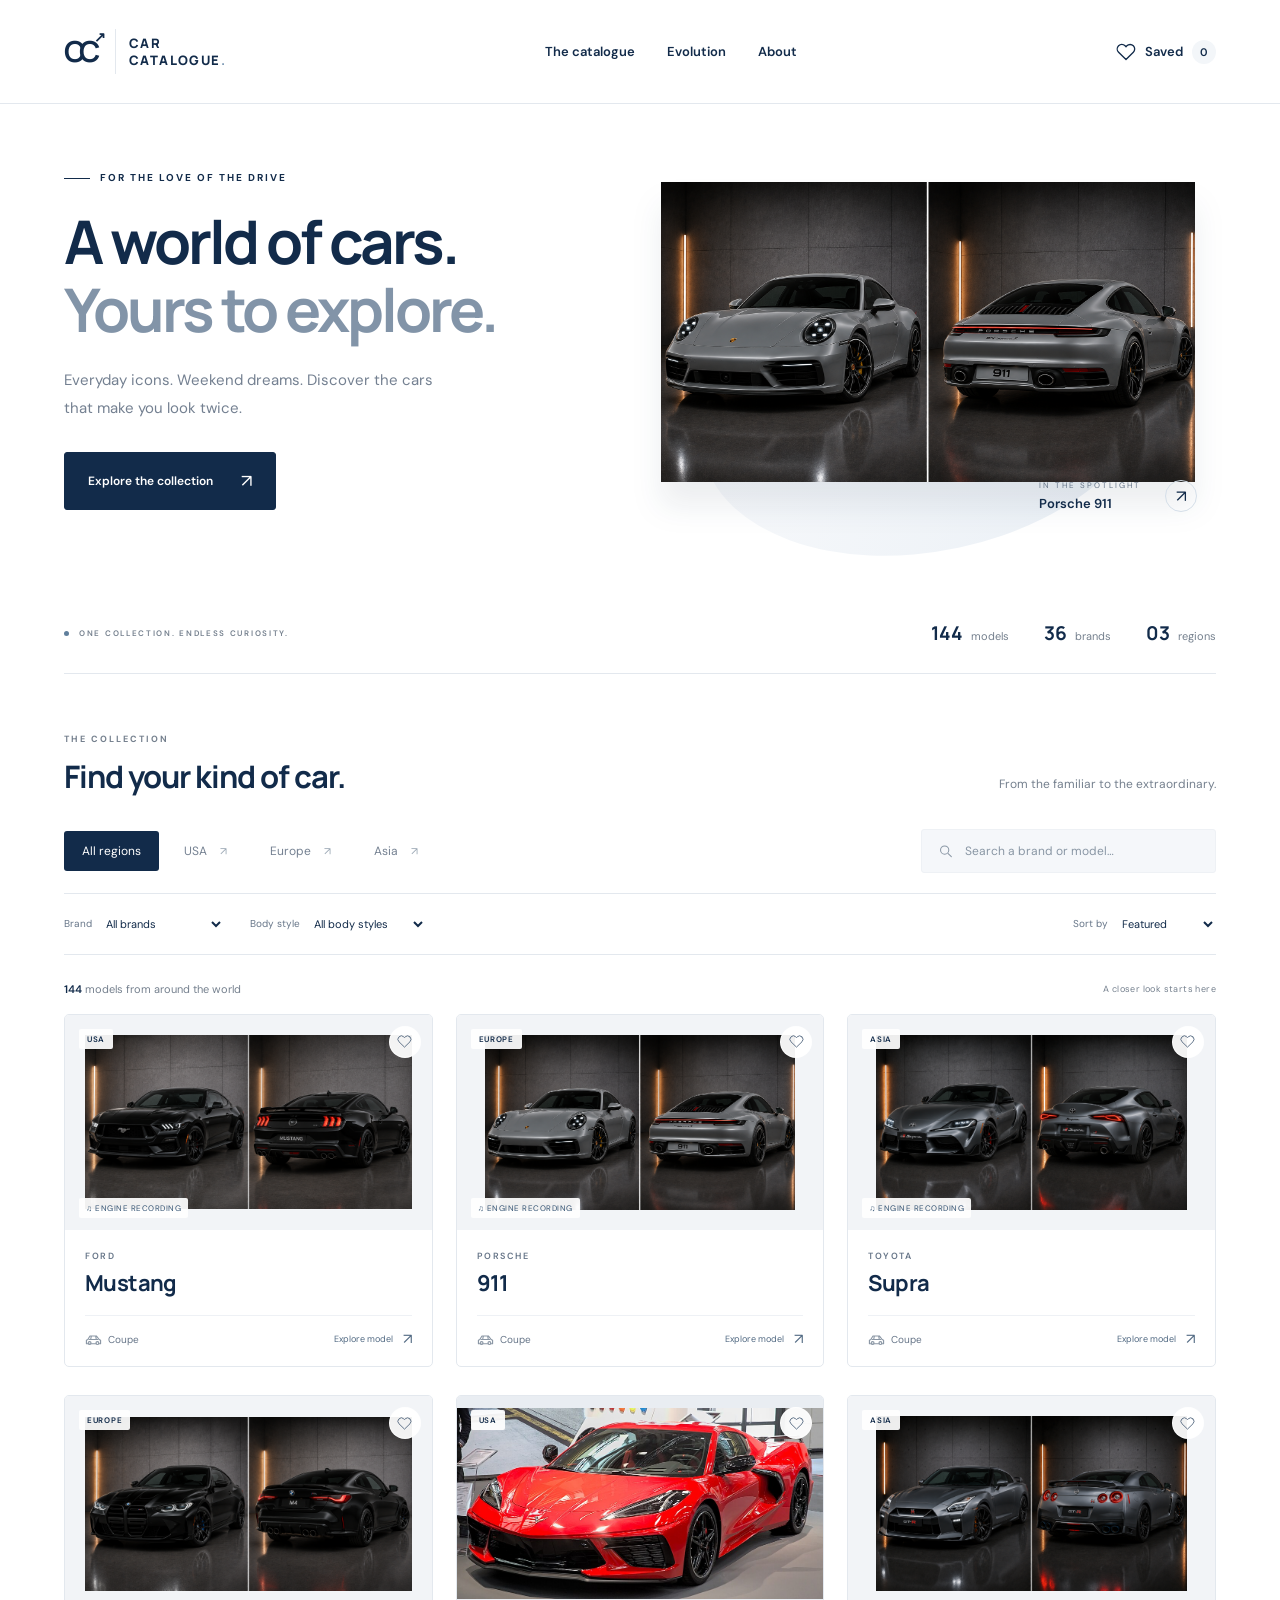
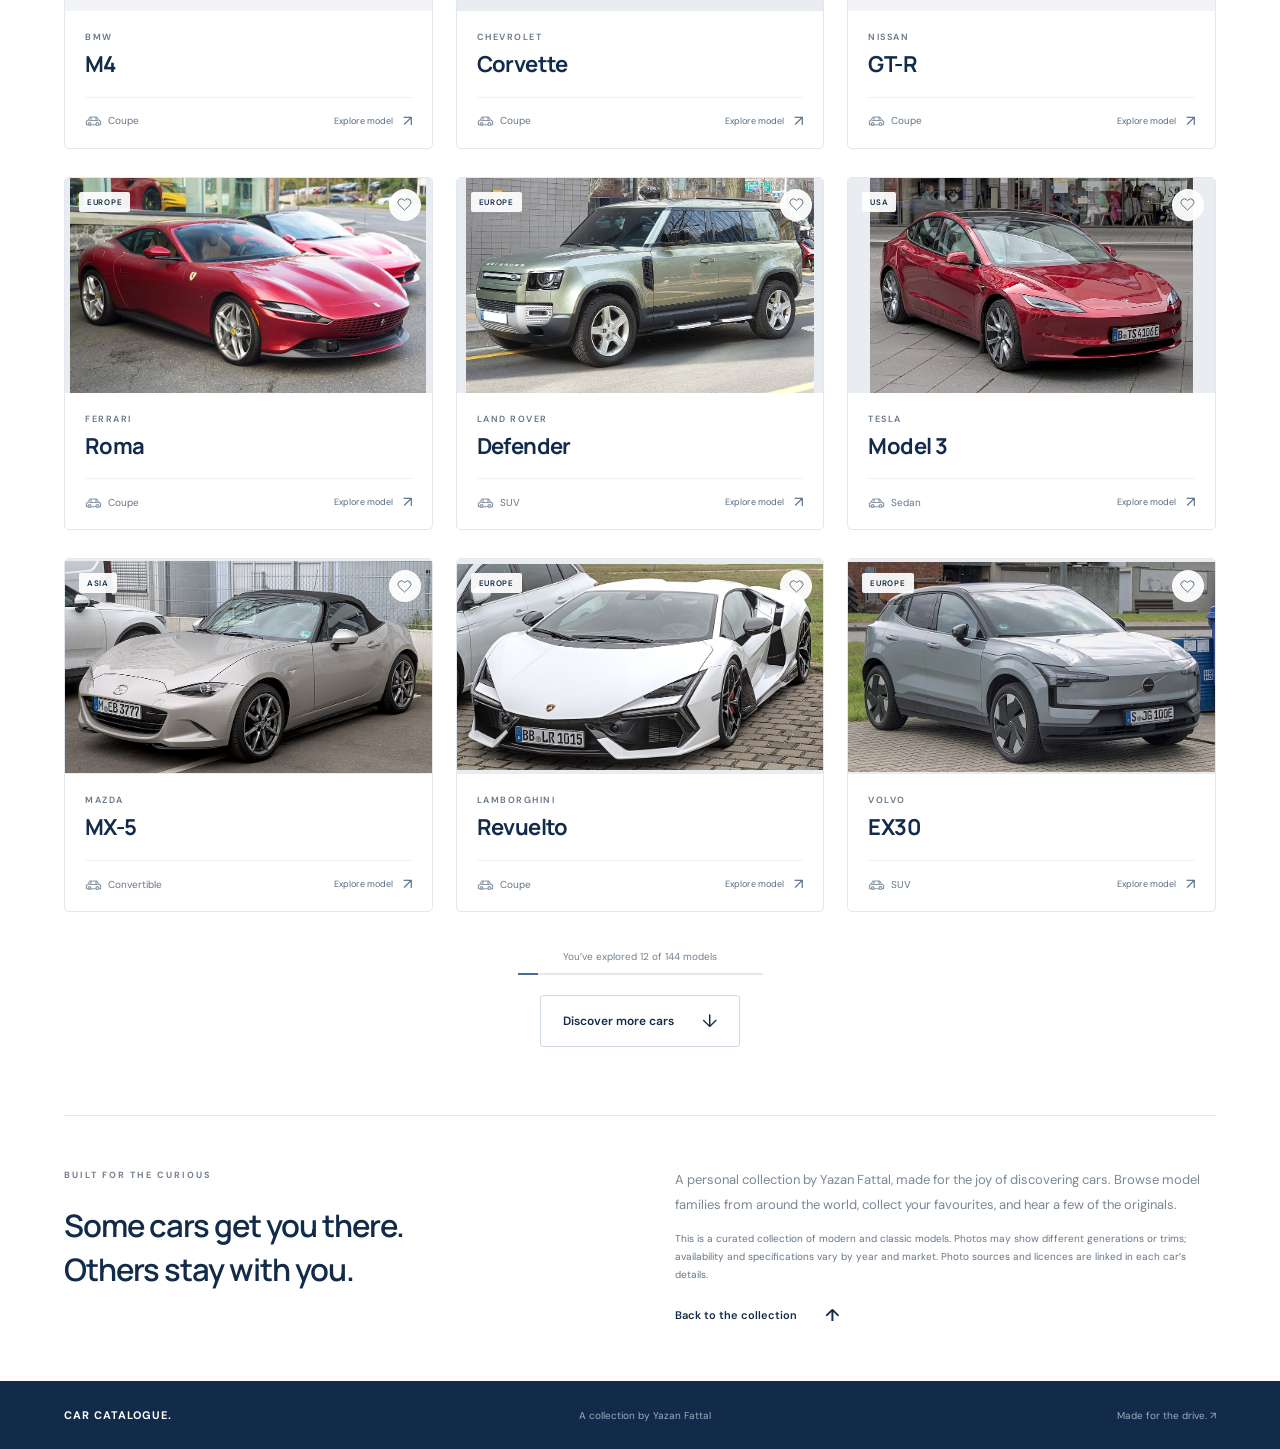
==== commit 7d94ff93: "Add car evolution tab from the 1970s to a 2030 outlook" ====
--- a/index.html
+++ b/index.html
@@ -22,8 +22,11 @@
         ><span>CAR<br />CATALOGUE<span class="wordmark-dot">.</span></span></a
       >
       <nav aria-label="Main navigation">
-        <a class="nav-link" href="#catalogue">The catalogue</a
-        ><a class="nav-link" href="#about">About the collection</a>
+        <a class="nav-link" href="#catalogue" aria-current="page"
+          >The catalogue</a
+        >
+        <a class="nav-link" href="evolution.html">Evolution</a>
+        <a class="nav-link" href="#about">About</a>
       </nav>
       <button class="saved-button" id="saved-toggle" aria-pressed="false">
         <svg viewBox="0 0 24 24" aria-hidden="true">
--- a/style.css
+++ b/style.css
@@ -1479,3 +1479,25 @@
 .about > div > p.small-print {
   color: #667588;
 }
+
+@media (max-width: 560px) {
+  .site-header {
+    height: auto;
+    min-height: 92px;
+    padding-top: 18px;
+    padding-bottom: 14px;
+    flex-wrap: wrap;
+    gap: 18px;
+  }
+  .site-header nav {
+    display: flex;
+    width: 100%;
+    order: 3;
+    justify-content: space-between;
+    gap: 20px;
+  }
+  .site-header .nav-link {
+    font-size: 11px;
+    padding: 7px 0;
+  }
+}
